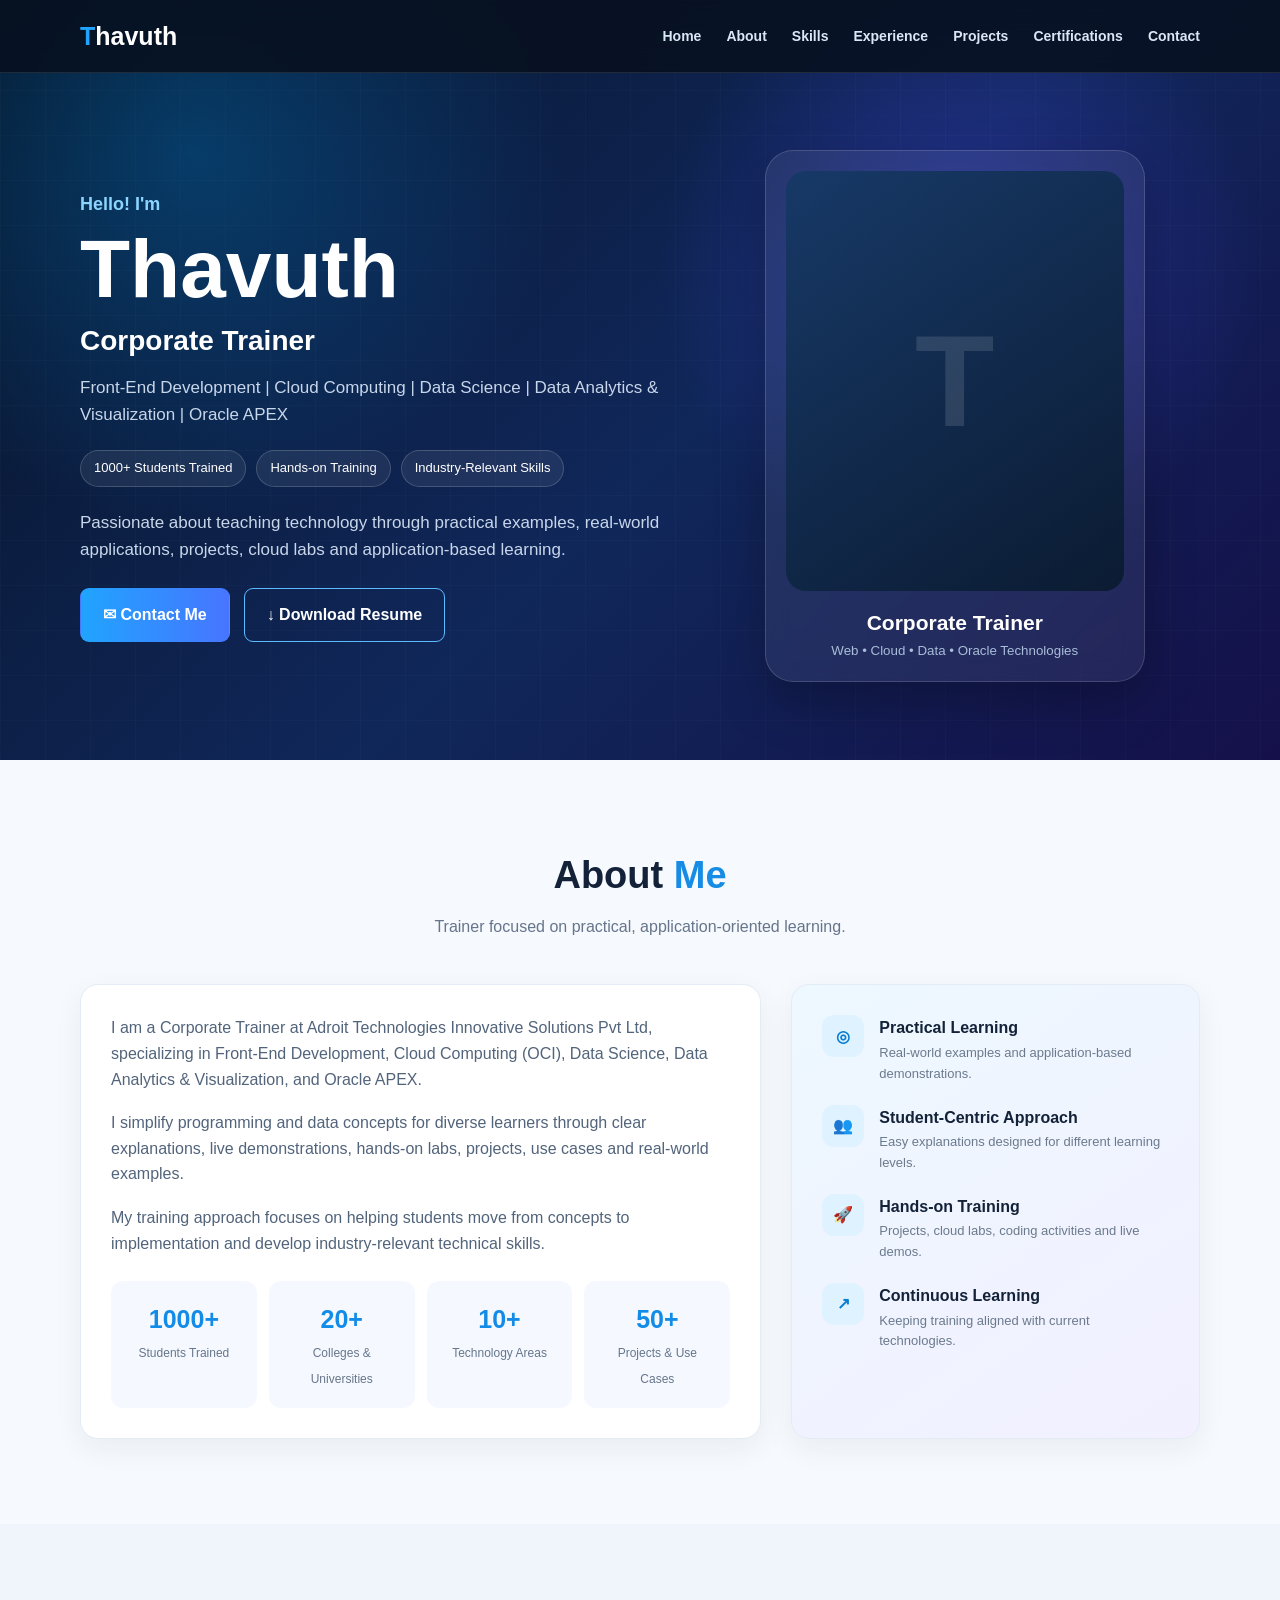
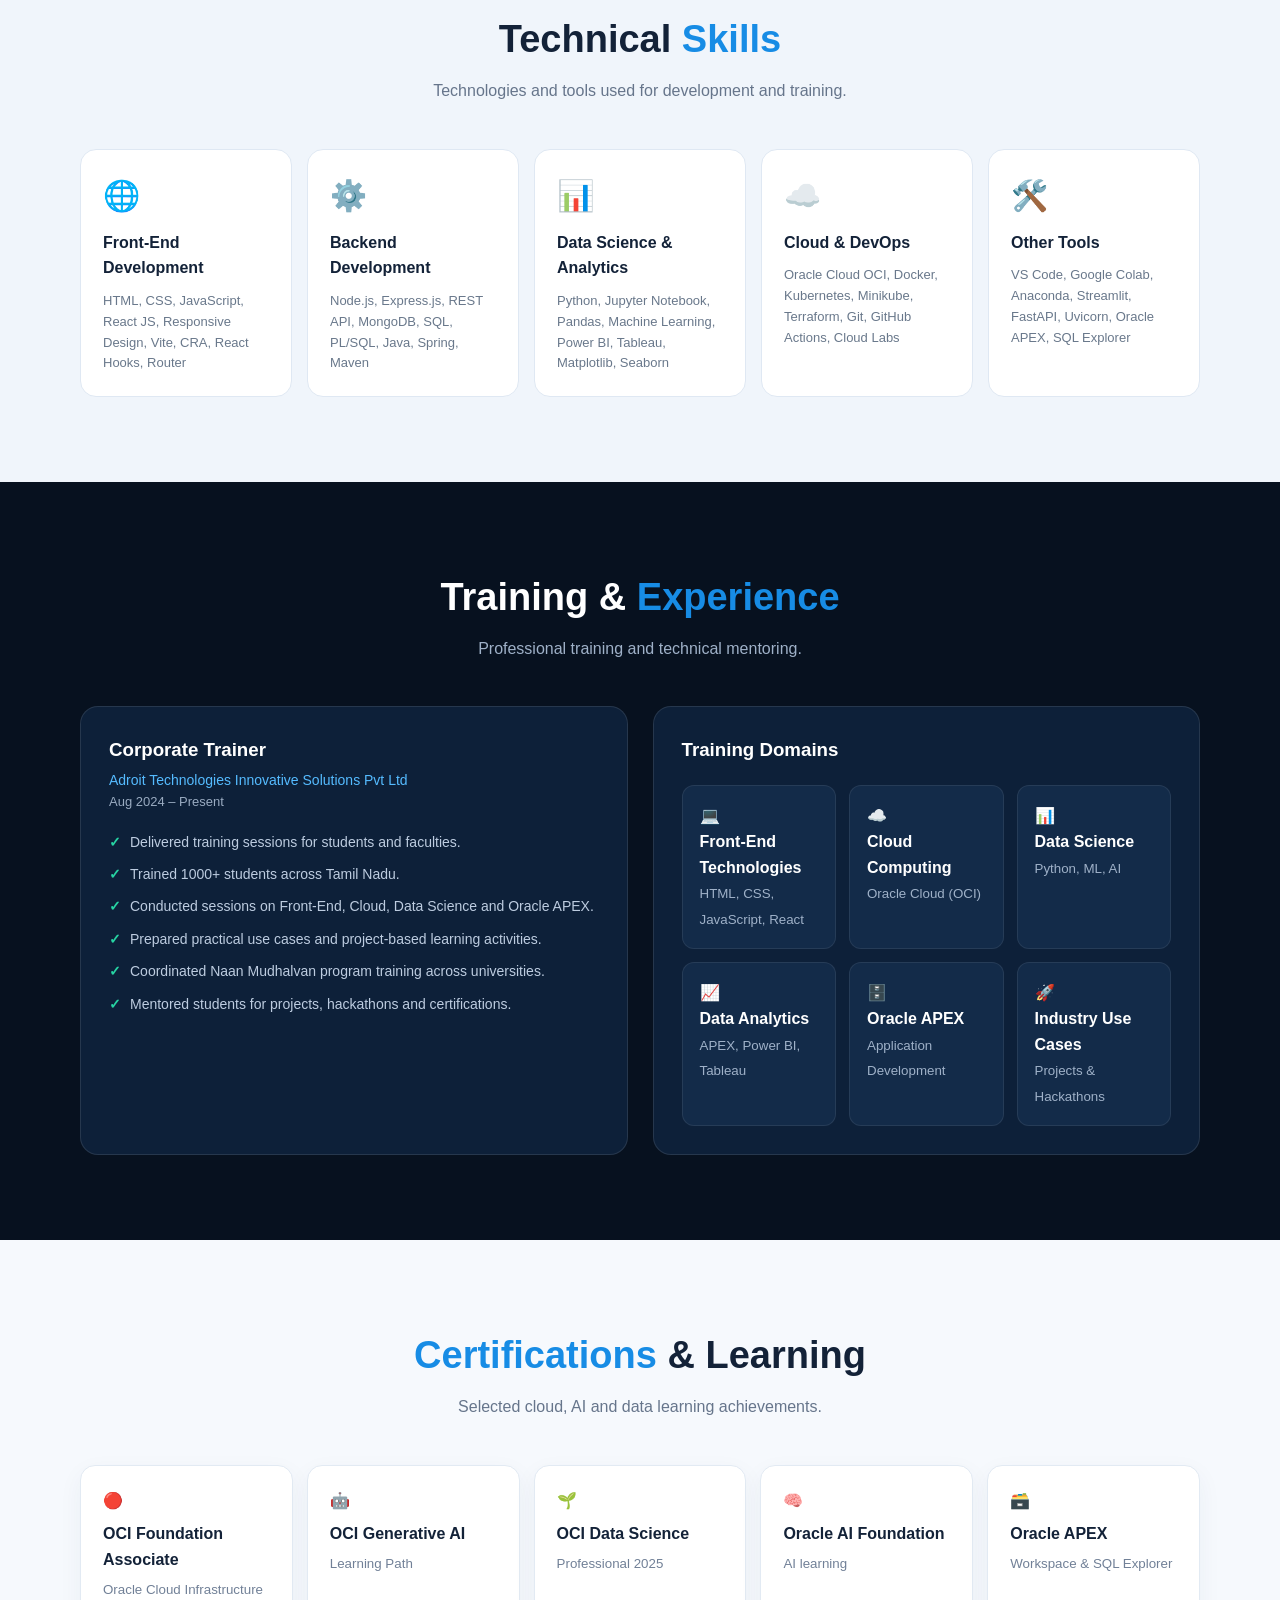
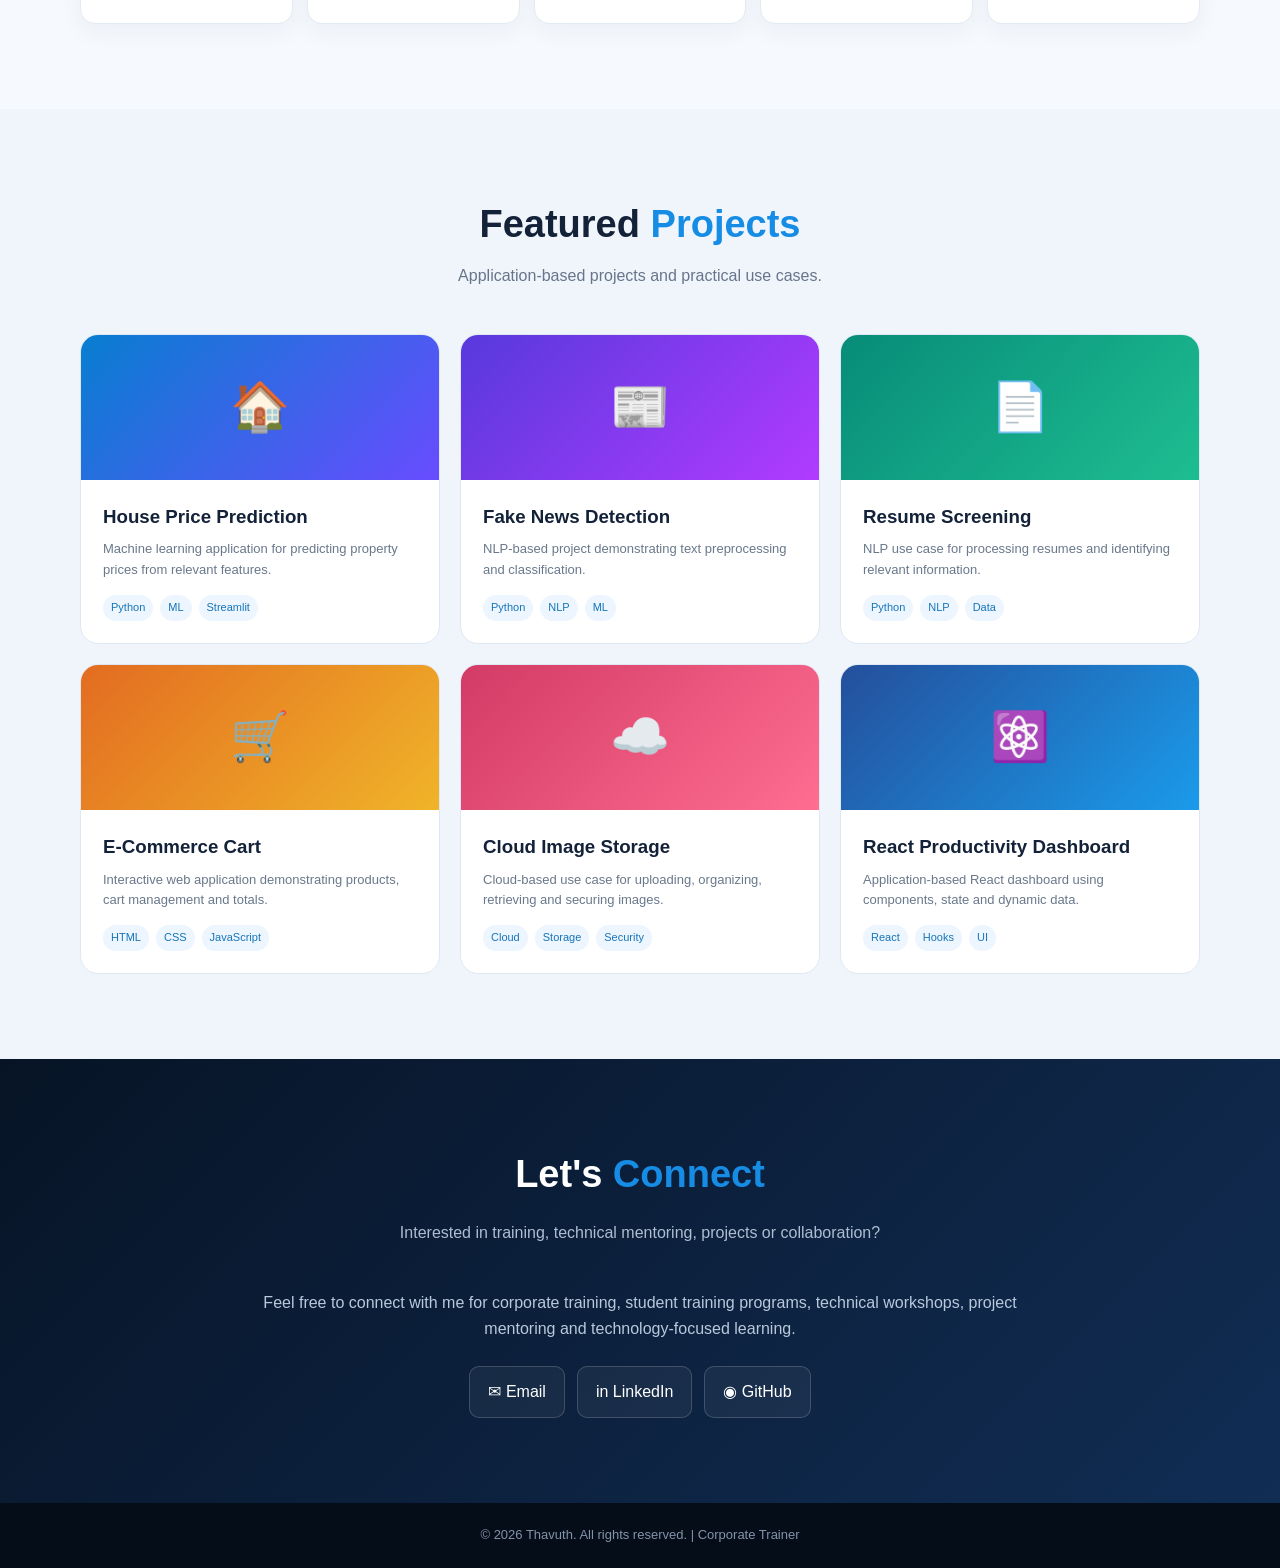
==== index.html @ 6117222c "Create index.html for corporate trainer portfolio This HTML file serves as a portfolio for Thavuth, " ====
<!DOCTYPE html>
<html lang="en">
<head>
<meta charset="UTF-8">
<meta name="viewport" content="width=device-width, initial-scale=1.0">
<meta name="description" content="Thavuth - Corporate Trainer Portfolio">
<title>Thavuth | Corporate Trainer</title>

<style>
:root{
  --bg:#07111f;
  --bg2:#0b1930;
  --card:#10233d;
  --text:#f5f8ff;
  --muted:#aab9d0;
  --primary:#20a4ff;
  --secondary:#7c5cff;
  --accent:#22d3a6;
  --white:#fff;
  --border:rgba(255,255,255,.1);
  --shadow:0 20px 50px rgba(0,0,0,.25);
}
*{margin:0;padding:0;box-sizing:border-box;scroll-behavior:smooth}
body{
  font-family:Inter,Segoe UI,Arial,sans-serif;
  background:#f6f9fd;color:#132238;line-height:1.6;
}
a{text-decoration:none;color:inherit}
.container{width:min(1120px,92%);margin:auto}
nav{
  position:fixed;top:0;left:0;right:0;z-index:1000;
  background:rgba(7,17,31,.88);backdrop-filter:blur(14px);
  border-bottom:1px solid var(--border)
}
.navbar{height:72px;display:flex;align-items:center;justify-content:space-between}
.logo{font-size:25px;font-weight:800;color:white}.logo span{color:var(--primary)}
.nav-links{display:flex;gap:25px;list-style:none}
.nav-links a{color:#dbe7f7;font-size:14px;font-weight:600;transition:.25s}
.nav-links a:hover{color:#45b8ff}
.menu{display:none;color:white;font-size:28px;cursor:pointer}

.hero{
  min-height:760px;padding-top:72px;display:flex;align-items:center;
  color:white;overflow:hidden;position:relative;
  background:
    radial-gradient(circle at 75% 35%,rgba(80,71,255,.35),transparent 28%),
    radial-gradient(circle at 15% 20%,rgba(0,164,255,.25),transparent 30%),
    linear-gradient(135deg,#061326,#10275a 55%,#15104a);
}
.hero:before{
 content:"";position:absolute;inset:0;opacity:.12;
 background-image:linear-gradient(rgba(255,255,255,.15) 1px,transparent 1px),
 linear-gradient(90deg,rgba(255,255,255,.15) 1px,transparent 1px);
 background-size:45px 45px;
}
.hero-grid{position:relative;display:grid;grid-template-columns:1.1fr .9fr;align-items:center;gap:30px}
.hello{font-size:18px;color:#8bd4ff;font-weight:600}
.hero h1{font-size:clamp(48px,7vw,82px);line-height:1.02;margin:8px 0}
.hero h2{font-size:28px;color:#fff;margin-bottom:10px}
.hero p{color:#c8d6ea;max-width:650px;font-size:17px}
.tags{display:flex;flex-wrap:wrap;gap:10px;margin:22px 0}
.tag{padding:7px 13px;border:1px solid rgba(255,255,255,.17);border-radius:30px;background:rgba(255,255,255,.07);font-size:13px}
.buttons{display:flex;gap:14px;margin-top:25px;flex-wrap:wrap}
.btn{padding:13px 22px;border-radius:9px;font-weight:700;border:1px solid transparent;transition:.25s}
.btn-primary{background:linear-gradient(90deg,var(--primary),#4775ff);color:white}
.btn-outline{border-color:#5bbcff;color:white}
.btn:hover{transform:translateY(-3px);box-shadow:0 10px 25px rgba(32,164,255,.2)}

.profile{
 display:flex;justify-content:center;align-items:center
}
.profile-card{
 width:min(380px,90%);padding:20px;border:1px solid rgba(255,255,255,.15);
 border-radius:28px;background:rgba(255,255,255,.07);backdrop-filter:blur(12px);
 box-shadow:var(--shadow);position:relative
}
.profile-photo{
 height:420px;border-radius:20px;display:flex;align-items:center;justify-content:center;
 background:linear-gradient(145deg,#173967,#0b1b32);overflow:hidden;
}
.profile-photo .initial{
 font-size:130px;font-weight:900;color:rgba(255,255,255,.12)
}
.profile-label{padding:15px 5px 0;text-align:center}
.profile-label strong{font-size:21px}.profile-label small{color:#a9bdd8;display:block}

section{padding:85px 0}
.section-title{text-align:center;margin-bottom:45px}
.section-title span{color:#178ce5}
.section-title h2{font-size:38px;margin-bottom:8px}
.section-title p{color:#66758b}

.about-grid{display:grid;grid-template-columns:1.25fr .75fr;gap:30px;align-items:stretch}
.about-text,.highlight{
 background:white;border:1px solid #e3ebf4;border-radius:18px;padding:30px;box-shadow:0 10px 30px rgba(28,56,90,.06)
}
.about-text p{color:#52647b;margin-bottom:18px}
.stats{display:grid;grid-template-columns:repeat(4,1fr);gap:12px;margin-top:25px}
.stat{padding:18px;background:#f5f9ff;border-radius:12px;text-align:center}
.stat strong{display:block;font-size:25px;color:#138ce7}.stat span{font-size:12px;color:#66758b}
.highlight{background:linear-gradient(145deg,#edf8ff,#f2f0ff)}
.highlight-item{display:flex;gap:15px;margin-bottom:20px}
.icon{min-width:42px;height:42px;border-radius:12px;display:grid;place-items:center;background:#dff2ff;color:#087ed0;font-weight:800}
.highlight h4{margin-bottom:2px}.highlight p{font-size:13px;color:#6b7a8d}

.skills{background:#f0f5fb}
.skill-grid{display:grid;grid-template-columns:repeat(5,1fr);gap:15px}
.skill-card{
 background:white;border:1px solid #dfe8f3;border-radius:16px;padding:22px;
 transition:.3s
}
.skill-card:hover{transform:translateY(-6px);box-shadow:0 15px 30px rgba(24,74,120,.1)}
.skill-card h3{font-size:16px;margin:10px 0}.skill-card p{font-size:13px;color:#69788b}
.skill-icon{font-size:30px}

.experience{background:var(--bg);color:white}
.experience-grid{display:grid;grid-template-columns:1fr 1fr;gap:25px}
.dark-card{background:#0d2039;border:1px solid rgba(255,255,255,.1);border-radius:18px;padding:28px}
.dark-card h3{margin-bottom:4px}.company{color:#55bbff;font-size:14px}
.date{color:#9aabc1;font-size:13px;margin-bottom:18px}
.list{list-style:none}.list li{margin:10px 0;color:#bdcce0;font-size:14px}.list li:before{content:"✓";color:#27d4a3;font-weight:bold;margin-right:9px}

.domain-grid{display:grid;grid-template-columns:repeat(3,1fr);gap:13px;margin-top:20px}
.domain{padding:17px;background:#132b49;border:1px solid rgba(255,255,255,.08);border-radius:12px}
.domain strong{display:block}.domain small{color:#9fb1c8}

.cert-grid{display:grid;grid-template-columns:repeat(5,1fr);gap:14px}
.cert{
 padding:22px;border-radius:15px;border:1px solid #e2eaf3;background:white;
 box-shadow:0 8px 25px rgba(30,60,90,.05)
}
.cert strong{display:block;margin:8px 0 3px}.cert small{color:#718097}

.projects{background:#f0f5fb}
.project-grid{display:grid;grid-template-columns:repeat(3,1fr);gap:20px}
.project{
 background:white;border-radius:18px;overflow:hidden;border:1px solid #dfe8f2;
 transition:.3s
}
.project:hover{transform:translateY(-6px);box-shadow:0 18px 35px rgba(25,63,100,.1)}
.project-top{height:145px;display:grid;place-items:center;font-size:48px;color:white;background:linear-gradient(135deg,#087ed0,#684cff)}
.project:nth-child(2) .project-top{background:linear-gradient(135deg,#5739dd,#b13bff)}
.project:nth-child(3) .project-top{background:linear-gradient(135deg,#078c79,#1ebd91)}
.project:nth-child(4) .project-top{background:linear-gradient(135deg,#e36c21,#f0b429)}
.project:nth-child(5) .project-top{background:linear-gradient(135deg,#d23b65,#ff6d91)}
.project:nth-child(6) .project-top{background:linear-gradient(135deg,#244f9c,#1a9bea)}
.project-body{padding:22px}.project-body p{font-size:13px;color:#69788b;margin:8px 0 14px}
.project-tags{display:flex;gap:7px;flex-wrap:wrap}.project-tags span{font-size:11px;background:#edf5ff;color:#1675b9;padding:4px 8px;border-radius:20px}

.contact{background:linear-gradient(135deg,#071426,#112d54);color:white}
.contact-box{text-align:center;max-width:780px;margin:auto}
.contact-box p{color:#b9c9dc;margin:15px auto 25px}
.contact-links{display:flex;justify-content:center;gap:12px;flex-wrap:wrap}
.contact-link{padding:12px 18px;border:1px solid rgba(255,255,255,.17);border-radius:10px;background:rgba(255,255,255,.05)}
footer{background:#050d18;color:#8393aa;text-align:center;padding:22px;font-size:13px}

.reveal{opacity:0;transform:translateY(25px);transition:.7s}.reveal.show{opacity:1;transform:none}

@media(max-width:900px){
 .hero-grid,.about-grid,.experience-grid{grid-template-columns:1fr}
 .profile{order:-1}
 .profile-card{width:300px}.profile-photo{height:300px}
 .skill-grid{grid-template-columns:repeat(2,1fr)}
 .cert-grid{grid-template-columns:repeat(2,1fr)}
 .project-grid{grid-template-columns:repeat(2,1fr)}
}
@media(max-width:650px){
 .nav-links{
  display:none;position:absolute;top:72px;left:0;right:0;background:#07111f;
  flex-direction:column;padding:20px 6%;gap:18px
 }
 .nav-links.open{display:flex}.menu{display:block}
 .hero{min-height:auto;padding:130px 0 70px}
 .hero h1{font-size:52px}.hero h2{font-size:23px}
 .stats{grid-template-columns:repeat(2,1fr)}
 .skill-grid,.cert-grid,.project-grid,.domain-grid{grid-template-columns:1fr}
 section{padding:65px 0}
}
</style>
</head>

<body>

<nav>
 <div class="container navbar">
  <a href="#home" class="logo"><span>T</span>havuth</a>
  <div class="menu" id="menu">☰</div>
  <ul class="nav-links" id="navLinks">
   <li><a href="#home">Home</a></li>
   <li><a href="#about">About</a></li>
   <li><a href="#skills">Skills</a></li>
   <li><a href="#experience">Experience</a></li>
   <li><a href="#projects">Projects</a></li>
   <li><a href="#certifications">Certifications</a></li>
   <li><a href="#contact">Contact</a></li>
  </ul>
 </div>
</nav>

<header class="hero" id="home">
 <div class="container hero-grid">
  <div>
   <div class="hello">Hello! I'm</div>
   <h1>Thavuth</h1>
   <h2>Corporate Trainer</h2>
   <p>Front-End Development | Cloud Computing | Data Science | Data Analytics & Visualization | Oracle APEX</p>
   <div class="tags">
    <span class="tag">1000+ Students Trained</span>
    <span class="tag">Hands-on Training</span>
    <span class="tag">Industry-Relevant Skills</span>
   </div>
   <p>Passionate about teaching technology through practical examples, real-world applications, projects, cloud labs and application-based learning.</p>
   <div class="buttons">
    <a class="btn btn-primary" href="#contact">✉ Contact Me</a>
    <a class="btn btn-outline" href="#" onclick="downloadResume(event)">↓ Download Resume</a>
   </div>
  </div>

  <div class="profile">
   <div class="profile-card">
    <div class="profile-photo"><div class="initial">T</div></div>
    <div class="profile-label">
     <strong>Corporate Trainer</strong>
     <small>Web • Cloud • Data • Oracle Technologies</small>
    </div>
   </div>
  </div>
 </div>
</header>

<section id="about">
 <div class="container reveal">
  <div class="section-title"><h2>About <span>Me</span></h2><p>Trainer focused on practical, application-oriented learning.</p></div>
  <div class="about-grid">
   <div class="about-text">
    <p>I am a Corporate Trainer at Adroit Technologies Innovative Solutions Pvt Ltd, specializing in Front-End Development, Cloud Computing (OCI), Data Science, Data Analytics & Visualization, and Oracle APEX.</p>
    <p>I simplify programming and data concepts for diverse learners through clear explanations, live demonstrations, hands-on labs, projects, use cases and real-world examples.</p>
    <p>My training approach focuses on helping students move from concepts to implementation and develop industry-relevant technical skills.</p>
    <div class="stats">
     <div class="stat"><strong>1000+</strong><span>Students Trained</span></div>
     <div class="stat"><strong>20+</strong><span>Colleges & Universities</span></div>
     <div class="stat"><strong>10+</strong><span>Technology Areas</span></div>
     <div class="stat"><strong>50+</strong><span>Projects & Use Cases</span></div>
    </div>
   </div>
   <div class="highlight">
    <div class="highlight-item"><div class="icon">◎</div><div><h4>Practical Learning</h4><p>Real-world examples and application-based demonstrations.</p></div></div>
    <div class="highlight-item"><div class="icon">👥</div><div><h4>Student-Centric Approach</h4><p>Easy explanations designed for different learning levels.</p></div></div>
    <div class="highlight-item"><div class="icon">🚀</div><div><h4>Hands-on Training</h4><p>Projects, cloud labs, coding activities and live demos.</p></div></div>
    <div class="highlight-item"><div class="icon">↗</div><div><h4>Continuous Learning</h4><p>Keeping training aligned with current technologies.</p></div></div>
   </div>
  </div>
 </div>
</section>

<section id="skills" class="skills">
 <div class="container reveal">
  <div class="section-title"><h2>Technical <span>Skills</span></h2><p>Technologies and tools used for development and training.</p></div>
  <div class="skill-grid">
   <div class="skill-card"><div class="skill-icon">🌐</div><h3>Front-End Development</h3><p>HTML, CSS, JavaScript, React JS, Responsive Design, Vite, CRA, React Hooks, Router</p></div>
   <div class="skill-card"><div class="skill-icon">⚙️</div><h3>Backend Development</h3><p>Node.js, Express.js, REST API, MongoDB, SQL, PL/SQL, Java, Spring, Maven</p></div>
   <div class="skill-card"><div class="skill-icon">📊</div><h3>Data Science & Analytics</h3><p>Python, Jupyter Notebook, Pandas, Machine Learning, Power BI, Tableau, Matplotlib, Seaborn</p></div>
   <div class="skill-card"><div class="skill-icon">☁️</div><h3>Cloud & DevOps</h3><p>Oracle Cloud OCI, Docker, Kubernetes, Minikube, Terraform, Git, GitHub Actions, Cloud Labs</p></div>
   <div class="skill-card"><div class="skill-icon">🛠️</div><h3>Other Tools</h3><p>VS Code, Google Colab, Anaconda, Streamlit, FastAPI, Uvicorn, Oracle APEX, SQL Explorer</p></div>
  </div>
 </div>
</section>

<section id="experience" class="experience">
 <div class="container reveal">
  <div class="section-title"><h2>Training & <span>Experience</span></h2><p style="color:#9fb1c8">Professional training and technical mentoring.</p></div>
  <div class="experience-grid">
   <div class="dark-card">
    <h3>Corporate Trainer</h3>
    <div class="company">Adroit Technologies Innovative Solutions Pvt Ltd</div>
    <div class="date">Aug 2024 – Present</div>
    <ul class="list">
     <li>Delivered training sessions for students and faculties.</li>
     <li>Trained 1000+ students across Tamil Nadu.</li>
     <li>Conducted sessions on Front-End, Cloud, Data Science and Oracle APEX.</li>
     <li>Prepared practical use cases and project-based learning activities.</li>
     <li>Coordinated Naan Mudhalvan program training across universities.</li>
     <li>Mentored students for projects, hackathons and certifications.</li>
    </ul>
   </div>
   <div class="dark-card">
    <h3>Training Domains</h3>
    <div class="domain-grid">
     <div class="domain">💻 <strong>Front-End Technologies</strong><small>HTML, CSS, JavaScript, React</small></div>
     <div class="domain">☁️ <strong>Cloud Computing</strong><small>Oracle Cloud (OCI)</small></div>
     <div class="domain">📊 <strong>Data Science</strong><small>Python, ML, AI</small></div>
     <div class="domain">📈 <strong>Data Analytics</strong><small>APEX, Power BI, Tableau</small></div>
     <div class="domain">🗄️ <strong>Oracle APEX</strong><small>Application Development</small></div>
     <div class="domain">🚀 <strong>Industry Use Cases</strong><small>Projects & Hackathons</small></div>
    </div>
   </div>
  </div>
 </div>
</section>

<section id="certifications">
 <div class="container reveal">
  <div class="section-title"><h2><span>Certifications</span> & Learning</h2><p>Selected cloud, AI and data learning achievements.</p></div>
  <div class="cert-grid">
   <div class="cert">🔴<strong>OCI Foundation Associate</strong><small>Oracle Cloud Infrastructure</small></div>
   <div class="cert">🤖<strong>OCI Generative AI</strong><small>Learning Path</small></div>
   <div class="cert">🌱<strong>OCI Data Science</strong><small>Professional 2025</small></div>
   <div class="cert">🧠<strong>Oracle AI Foundation</strong><small>AI learning</small></div>
   <div class="cert">🗃️<strong>Oracle APEX</strong><small>Workspace & SQL Explorer</small></div>
  </div>
 </div>
</section>

<section id="projects" class="projects">
 <div class="container reveal">
  <div class="section-title"><h2>Featured <span>Projects</span></h2><p>Application-based projects and practical use cases.</p></div>
  <div class="project-grid">
   <article class="project"><div class="project-top">🏠</div><div class="project-body"><h3>House Price Prediction</h3><p>Machine learning application for predicting property prices from relevant features.</p><div class="project-tags"><span>Python</span><span>ML</span><span>Streamlit</span></div></div></article>
   <article class="project"><div class="project-top">📰</div><div class="project-body"><h3>Fake News Detection</h3><p>NLP-based project demonstrating text preprocessing and classification.</p><div class="project-tags"><span>Python</span><span>NLP</span><span>ML</span></div></div></article>
   <article class="project"><div class="project-top">📄</div><div class="project-body"><h3>Resume Screening</h3><p>NLP use case for processing resumes and identifying relevant information.</p><div class="project-tags"><span>Python</span><span>NLP</span><span>Data</span></div></div></article>
   <article class="project"><div class="project-top">🛒</div><div class="project-body"><h3>E-Commerce Cart</h3><p>Interactive web application demonstrating products, cart management and totals.</p><div class="project-tags"><span>HTML</span><span>CSS</span><span>JavaScript</span></div></div></article>
   <article class="project"><div class="project-top">☁️</div><div class="project-body"><h3>Cloud Image Storage</h3><p>Cloud-based use case for uploading, organizing, retrieving and securing images.</p><div class="project-tags"><span>Cloud</span><span>Storage</span><span>Security</span></div></div></article>
   <article class="project"><div class="project-top">⚛️</div><div class="project-body"><h3>React Productivity Dashboard</h3><p>Application-based React dashboard using components, state and dynamic data.</p><div class="project-tags"><span>React</span><span>Hooks</span><span>UI</span></div></div></article>
  </div>
 </div>
</section>

<section id="contact" class="contact">
 <div class="container contact-box reveal">
  <div class="section-title"><h2>Let's <span>Connect</span></h2><p style="color:#aebed2">Interested in training, technical mentoring, projects or collaboration?</p></div>
  <p>Feel free to connect with me for corporate training, student training programs, technical workshops, project mentoring and technology-focused learning.</p>
  <div class="contact-links">
   <a class="contact-link" href="mailto:your.email@example.com">✉ Email</a>
   <a class="contact-link" href="#" onclick="alert('Add your LinkedIn profile URL here.');return false">in LinkedIn</a>
   <a class="contact-link" href="#" onclick="alert('Add your GitHub profile URL here.');return false">◉ GitHub</a>
  </div>
 </div>
</section>

<footer>
 © 2026 Thavuth. All rights reserved. | Corporate Trainer
</footer>

<script>
const menu=document.getElementById("menu");
const navLinks=document.getElementById("navLinks");
menu.addEventListener("click",()=>navLinks.classList.toggle("open"));
document.querySelectorAll(".nav-links a").forEach(a=>{
 a.addEventListener("click",()=>navLinks.classList.remove("open"));
});
const observer=new IntersectionObserver(entries=>{
 entries.forEach(entry=>{if(entry.isIntersecting)entry.target.classList.add("show")});
},{threshold:.12});
document.querySelectorAll(".reveal").forEach(el=>observer.observe(el));

function downloadResume(e){
 e.preventDefault();
 alert("Replace this button's link with your actual resume PDF file.");
}
</script>
</body>
</html>
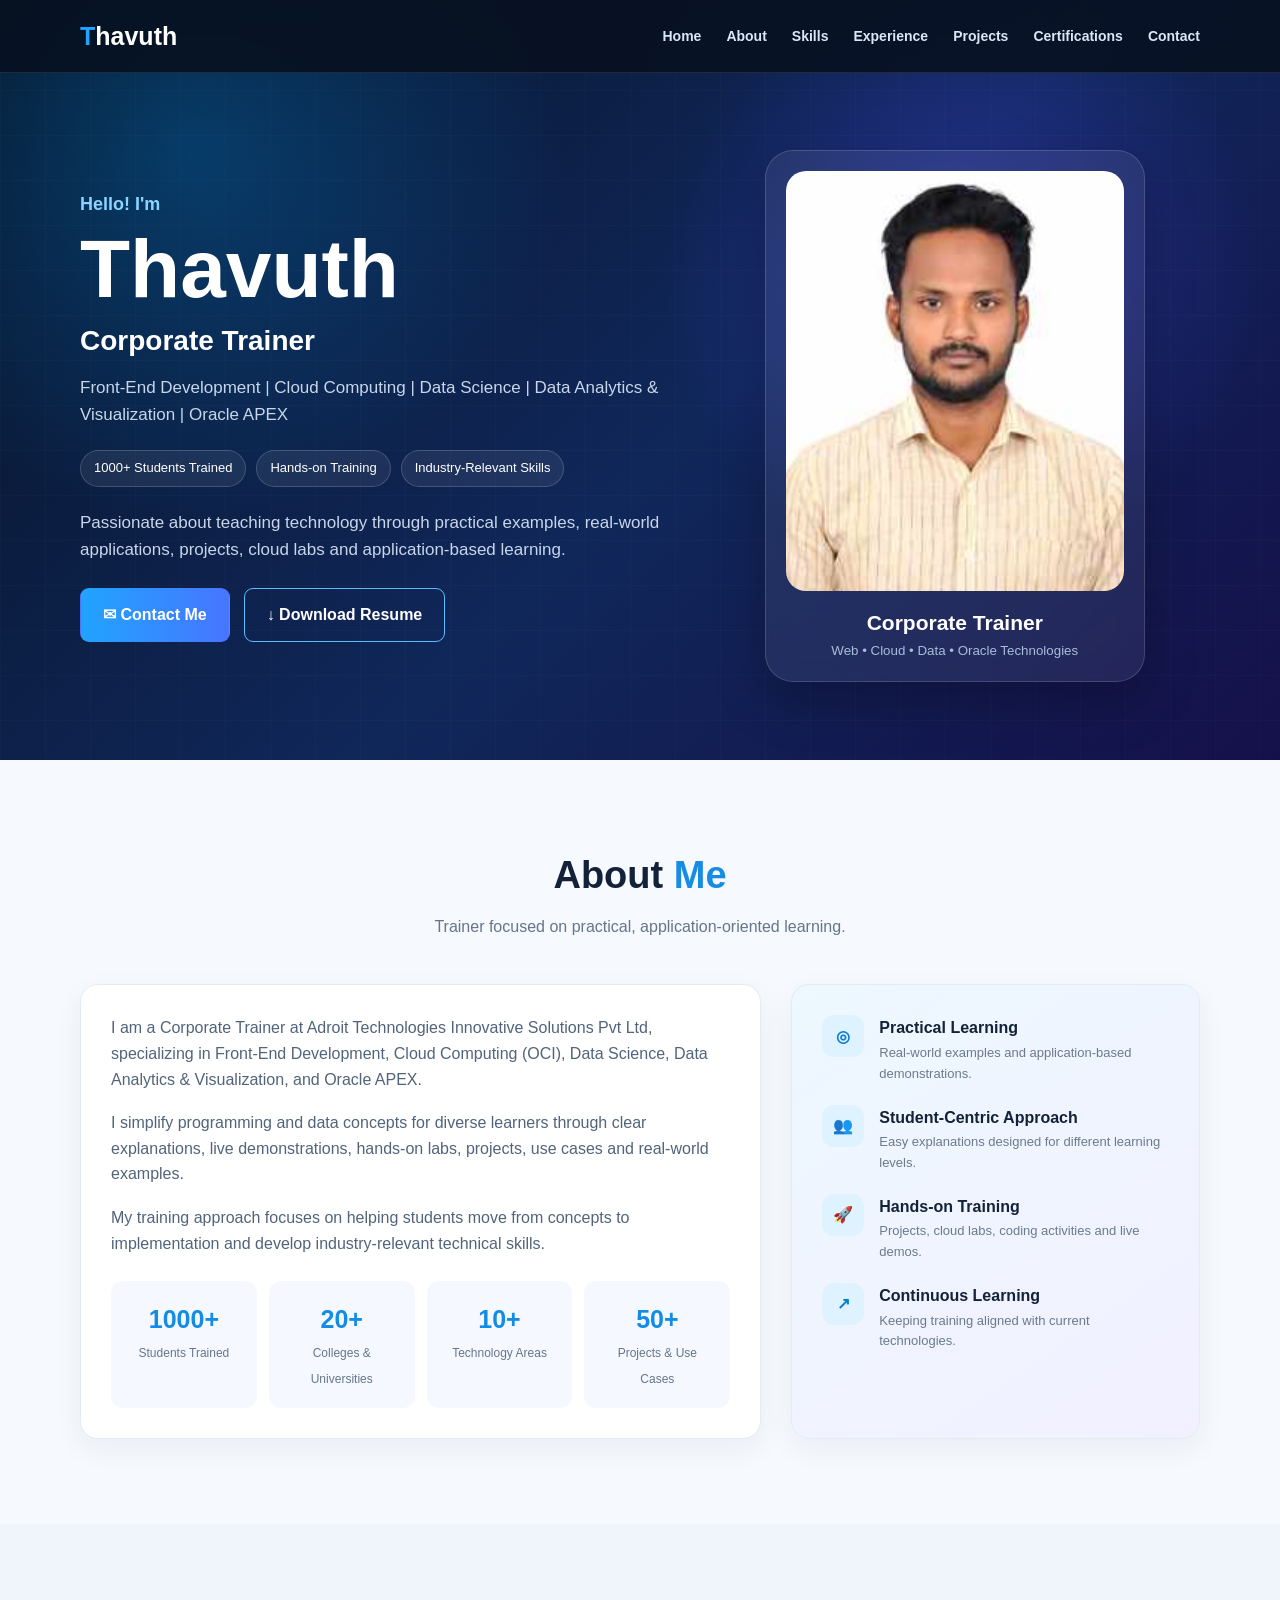
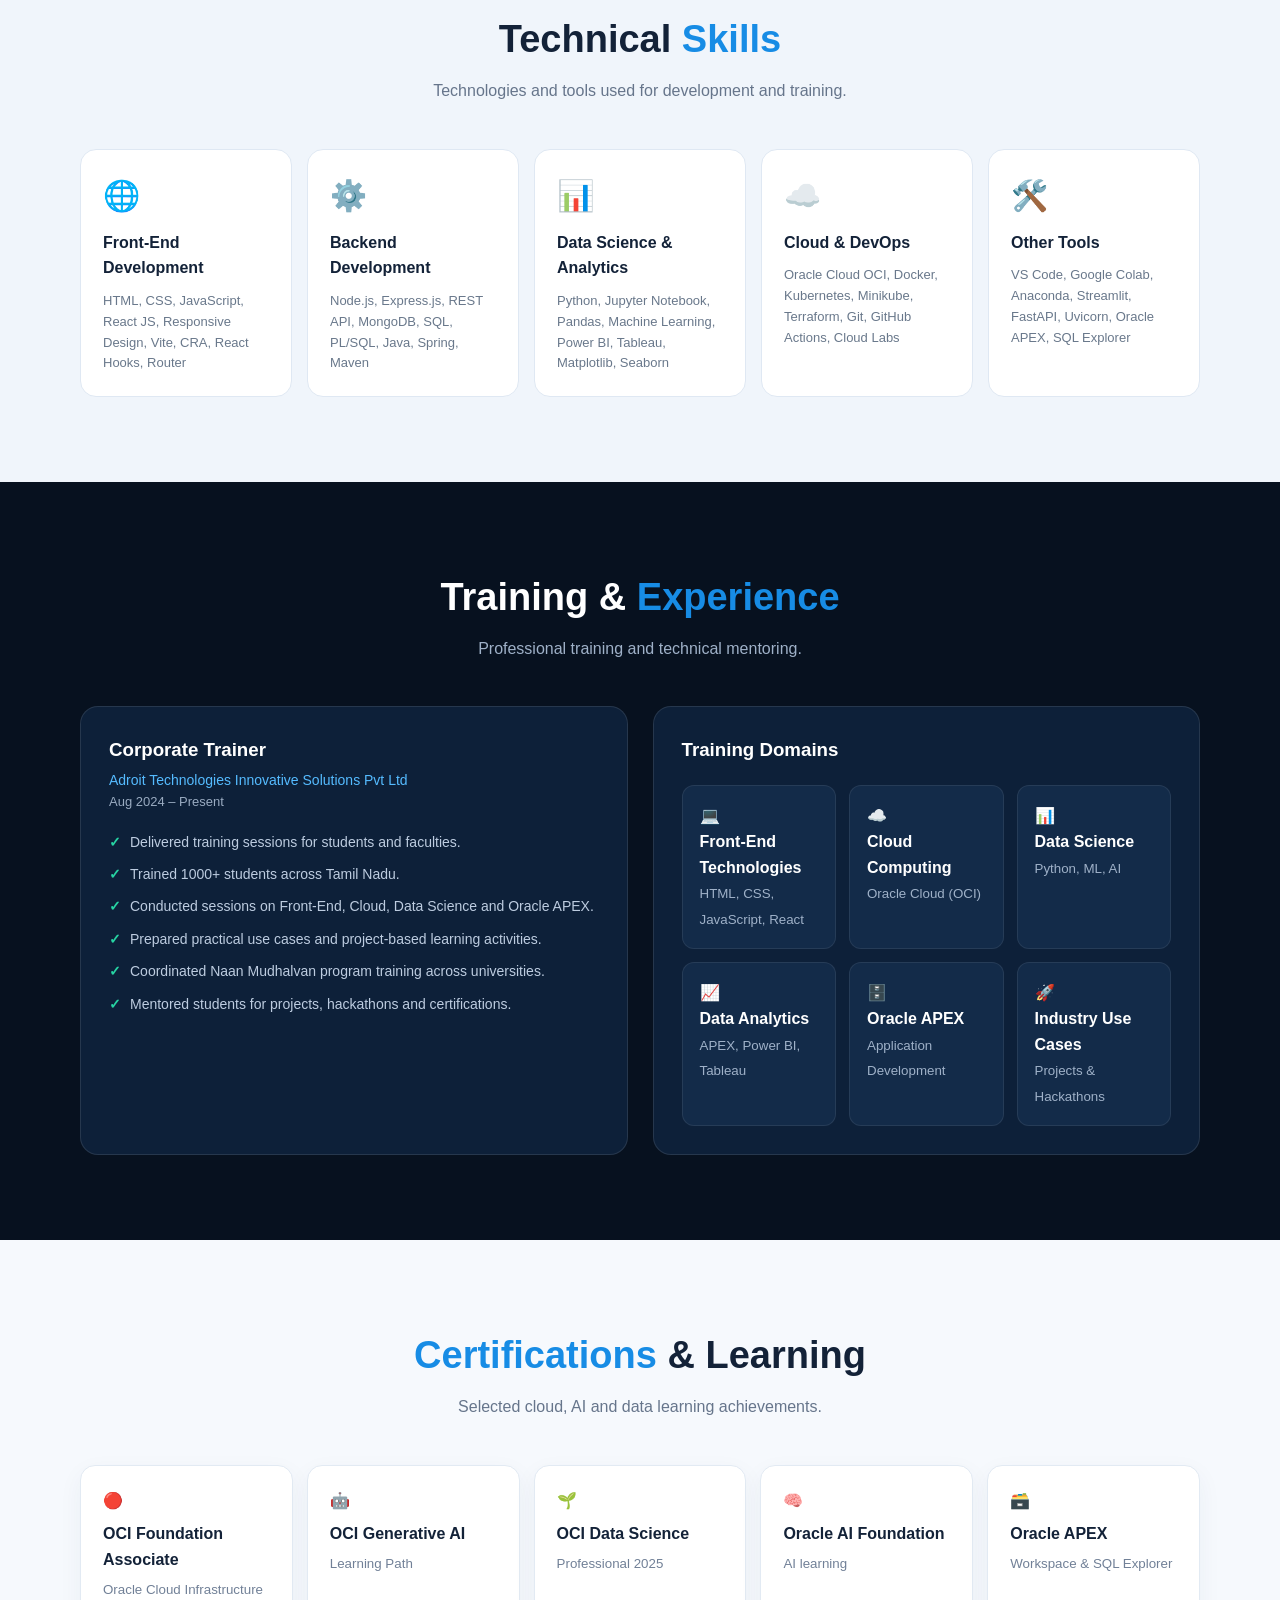
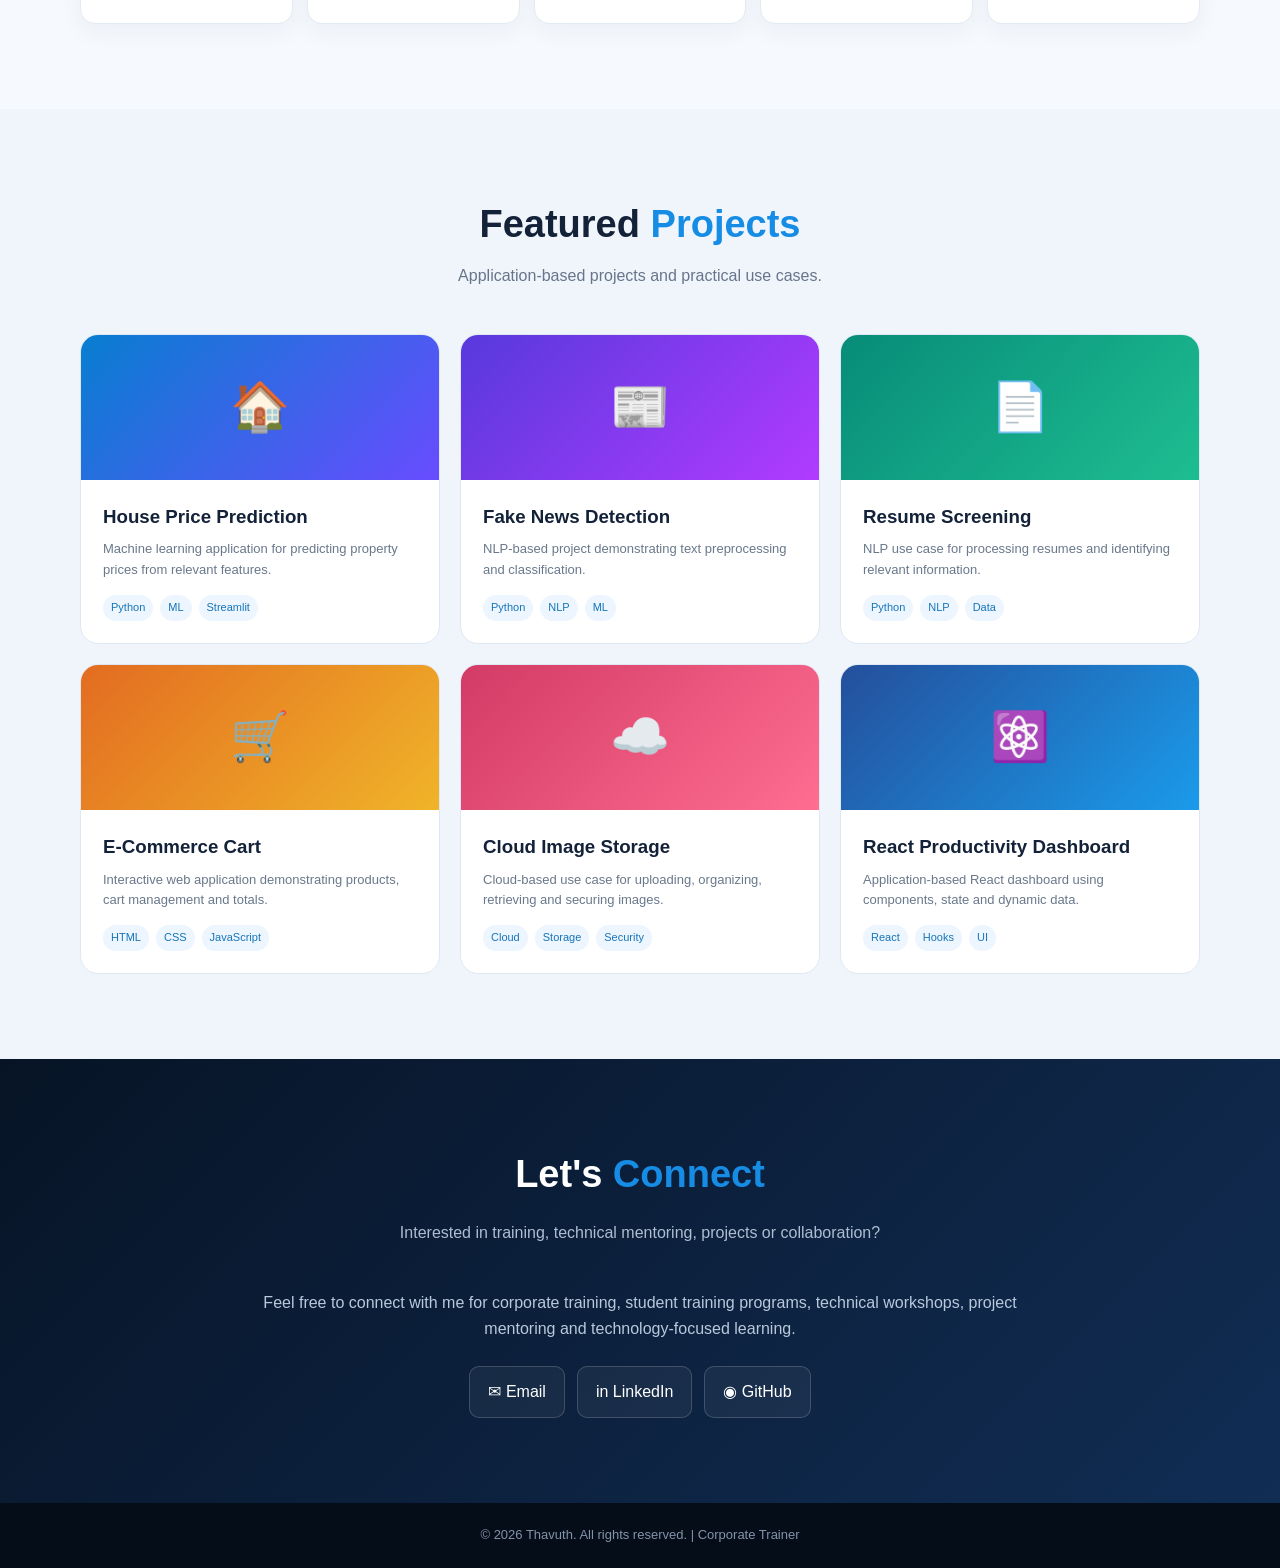
==== commit fd4990fd: "Add professional profile photo to portfolio" ====
--- a/index.html
+++ b/index.html
@@ -8,355 +8,64 @@
 
 <style>
 :root{
-  --bg:#07111f;
-  --bg2:#0b1930;
-  --card:#10233d;
-  --text:#f5f8ff;
-  --muted:#aab9d0;
-  --primary:#20a4ff;
-  --secondary:#7c5cff;
-  --accent:#22d3a6;
-  --white:#fff;
-  --border:rgba(255,255,255,.1);
-  --shadow:0 20px 50px rgba(0,0,0,.25);
+  --bg:#07111f;--bg2:#0b1930;--card:#10233d;--text:#f5f8ff;--muted:#aab9d0;
+  --primary:#20a4ff;--secondary:#7c5cff;--accent:#22d3a6;--white:#fff;
+  --border:rgba(255,255,255,.1);--shadow:0 20px 50px rgba(0,0,0,.25)
 }
 *{margin:0;padding:0;box-sizing:border-box;scroll-behavior:smooth}
-body{
-  font-family:Inter,Segoe UI,Arial,sans-serif;
-  background:#f6f9fd;color:#132238;line-height:1.6;
-}
-a{text-decoration:none;color:inherit}
-.container{width:min(1120px,92%);margin:auto}
-nav{
-  position:fixed;top:0;left:0;right:0;z-index:1000;
-  background:rgba(7,17,31,.88);backdrop-filter:blur(14px);
-  border-bottom:1px solid var(--border)
-}
-.navbar{height:72px;display:flex;align-items:center;justify-content:space-between}
-.logo{font-size:25px;font-weight:800;color:white}.logo span{color:var(--primary)}
-.nav-links{display:flex;gap:25px;list-style:none}
-.nav-links a{color:#dbe7f7;font-size:14px;font-weight:600;transition:.25s}
-.nav-links a:hover{color:#45b8ff}
+body{font-family:Inter,Segoe UI,Arial,sans-serif;background:#f6f9fd;color:#132238;line-height:1.6}
+a{text-decoration:none;color:inherit}.container{width:min(1120px,92%);margin:auto}
+nav{position:fixed;top:0;left:0;right:0;z-index:1000;background:rgba(7,17,31,.88);backdrop-filter:blur(14px);border-bottom:1px solid var(--border)}
+.navbar{height:72px;display:flex;align-items:center;justify-content:space-between}.logo{font-size:25px;font-weight:800;color:white}.logo span{color:var(--primary)}
+.nav-links{display:flex;gap:25px;list-style:none}.nav-links a{color:#dbe7f7;font-size:14px;font-weight:600;transition:.25s}.nav-links a:hover{color:#45b8ff}
 .menu{display:none;color:white;font-size:28px;cursor:pointer}
-
-.hero{
-  min-height:760px;padding-top:72px;display:flex;align-items:center;
-  color:white;overflow:hidden;position:relative;
-  background:
-    radial-gradient(circle at 75% 35%,rgba(80,71,255,.35),transparent 28%),
-    radial-gradient(circle at 15% 20%,rgba(0,164,255,.25),transparent 30%),
-    linear-gradient(135deg,#061326,#10275a 55%,#15104a);
-}
-.hero:before{
- content:"";position:absolute;inset:0;opacity:.12;
- background-image:linear-gradient(rgba(255,255,255,.15) 1px,transparent 1px),
- linear-gradient(90deg,rgba(255,255,255,.15) 1px,transparent 1px);
- background-size:45px 45px;
-}
-.hero-grid{position:relative;display:grid;grid-template-columns:1.1fr .9fr;align-items:center;gap:30px}
-.hello{font-size:18px;color:#8bd4ff;font-weight:600}
-.hero h1{font-size:clamp(48px,7vw,82px);line-height:1.02;margin:8px 0}
-.hero h2{font-size:28px;color:#fff;margin-bottom:10px}
-.hero p{color:#c8d6ea;max-width:650px;font-size:17px}
-.tags{display:flex;flex-wrap:wrap;gap:10px;margin:22px 0}
-.tag{padding:7px 13px;border:1px solid rgba(255,255,255,.17);border-radius:30px;background:rgba(255,255,255,.07);font-size:13px}
-.buttons{display:flex;gap:14px;margin-top:25px;flex-wrap:wrap}
-.btn{padding:13px 22px;border-radius:9px;font-weight:700;border:1px solid transparent;transition:.25s}
-.btn-primary{background:linear-gradient(90deg,var(--primary),#4775ff);color:white}
-.btn-outline{border-color:#5bbcff;color:white}
-.btn:hover{transform:translateY(-3px);box-shadow:0 10px 25px rgba(32,164,255,.2)}
-
-.profile{
- display:flex;justify-content:center;align-items:center
-}
-.profile-card{
- width:min(380px,90%);padding:20px;border:1px solid rgba(255,255,255,.15);
- border-radius:28px;background:rgba(255,255,255,.07);backdrop-filter:blur(12px);
- box-shadow:var(--shadow);position:relative
-}
-.profile-photo{
- height:420px;border-radius:20px;display:flex;align-items:center;justify-content:center;
- background:linear-gradient(145deg,#173967,#0b1b32);overflow:hidden;
-}
-.profile-photo .initial{
- font-size:130px;font-weight:900;color:rgba(255,255,255,.12)
-}
-.profile-label{padding:15px 5px 0;text-align:center}
-.profile-label strong{font-size:21px}.profile-label small{color:#a9bdd8;display:block}
-
-section{padding:85px 0}
-.section-title{text-align:center;margin-bottom:45px}
-.section-title span{color:#178ce5}
-.section-title h2{font-size:38px;margin-bottom:8px}
-.section-title p{color:#66758b}
-
-.about-grid{display:grid;grid-template-columns:1.25fr .75fr;gap:30px;align-items:stretch}
-.about-text,.highlight{
- background:white;border:1px solid #e3ebf4;border-radius:18px;padding:30px;box-shadow:0 10px 30px rgba(28,56,90,.06)
-}
-.about-text p{color:#52647b;margin-bottom:18px}
-.stats{display:grid;grid-template-columns:repeat(4,1fr);gap:12px;margin-top:25px}
-.stat{padding:18px;background:#f5f9ff;border-radius:12px;text-align:center}
-.stat strong{display:block;font-size:25px;color:#138ce7}.stat span{font-size:12px;color:#66758b}
-.highlight{background:linear-gradient(145deg,#edf8ff,#f2f0ff)}
-.highlight-item{display:flex;gap:15px;margin-bottom:20px}
-.icon{min-width:42px;height:42px;border-radius:12px;display:grid;place-items:center;background:#dff2ff;color:#087ed0;font-weight:800}
-.highlight h4{margin-bottom:2px}.highlight p{font-size:13px;color:#6b7a8d}
-
-.skills{background:#f0f5fb}
-.skill-grid{display:grid;grid-template-columns:repeat(5,1fr);gap:15px}
-.skill-card{
- background:white;border:1px solid #dfe8f3;border-radius:16px;padding:22px;
- transition:.3s
-}
-.skill-card:hover{transform:translateY(-6px);box-shadow:0 15px 30px rgba(24,74,120,.1)}
-.skill-card h3{font-size:16px;margin:10px 0}.skill-card p{font-size:13px;color:#69788b}
-.skill-icon{font-size:30px}
-
-.experience{background:var(--bg);color:white}
-.experience-grid{display:grid;grid-template-columns:1fr 1fr;gap:25px}
-.dark-card{background:#0d2039;border:1px solid rgba(255,255,255,.1);border-radius:18px;padding:28px}
-.dark-card h3{margin-bottom:4px}.company{color:#55bbff;font-size:14px}
-.date{color:#9aabc1;font-size:13px;margin-bottom:18px}
-.list{list-style:none}.list li{margin:10px 0;color:#bdcce0;font-size:14px}.list li:before{content:"✓";color:#27d4a3;font-weight:bold;margin-right:9px}
-
-.domain-grid{display:grid;grid-template-columns:repeat(3,1fr);gap:13px;margin-top:20px}
-.domain{padding:17px;background:#132b49;border:1px solid rgba(255,255,255,.08);border-radius:12px}
-.domain strong{display:block}.domain small{color:#9fb1c8}
-
-.cert-grid{display:grid;grid-template-columns:repeat(5,1fr);gap:14px}
-.cert{
- padding:22px;border-radius:15px;border:1px solid #e2eaf3;background:white;
- box-shadow:0 8px 25px rgba(30,60,90,.05)
-}
-.cert strong{display:block;margin:8px 0 3px}.cert small{color:#718097}
-
-.projects{background:#f0f5fb}
-.project-grid{display:grid;grid-template-columns:repeat(3,1fr);gap:20px}
-.project{
- background:white;border-radius:18px;overflow:hidden;border:1px solid #dfe8f2;
- transition:.3s
-}
-.project:hover{transform:translateY(-6px);box-shadow:0 18px 35px rgba(25,63,100,.1)}
-.project-top{height:145px;display:grid;place-items:center;font-size:48px;color:white;background:linear-gradient(135deg,#087ed0,#684cff)}
-.project:nth-child(2) .project-top{background:linear-gradient(135deg,#5739dd,#b13bff)}
-.project:nth-child(3) .project-top{background:linear-gradient(135deg,#078c79,#1ebd91)}
-.project:nth-child(4) .project-top{background:linear-gradient(135deg,#e36c21,#f0b429)}
-.project:nth-child(5) .project-top{background:linear-gradient(135deg,#d23b65,#ff6d91)}
-.project:nth-child(6) .project-top{background:linear-gradient(135deg,#244f9c,#1a9bea)}
-.project-body{padding:22px}.project-body p{font-size:13px;color:#69788b;margin:8px 0 14px}
-.project-tags{display:flex;gap:7px;flex-wrap:wrap}.project-tags span{font-size:11px;background:#edf5ff;color:#1675b9;padding:4px 8px;border-radius:20px}
-
-.contact{background:linear-gradient(135deg,#071426,#112d54);color:white}
-.contact-box{text-align:center;max-width:780px;margin:auto}
-.contact-box p{color:#b9c9dc;margin:15px auto 25px}
-.contact-links{display:flex;justify-content:center;gap:12px;flex-wrap:wrap}
-.contact-link{padding:12px 18px;border:1px solid rgba(255,255,255,.17);border-radius:10px;background:rgba(255,255,255,.05)}
-footer{background:#050d18;color:#8393aa;text-align:center;padding:22px;font-size:13px}
-
-.reveal{opacity:0;transform:translateY(25px);transition:.7s}.reveal.show{opacity:1;transform:none}
-
-@media(max-width:900px){
- .hero-grid,.about-grid,.experience-grid{grid-template-columns:1fr}
- .profile{order:-1}
- .profile-card{width:300px}.profile-photo{height:300px}
- .skill-grid{grid-template-columns:repeat(2,1fr)}
- .cert-grid{grid-template-columns:repeat(2,1fr)}
- .project-grid{grid-template-columns:repeat(2,1fr)}
-}
-@media(max-width:650px){
- .nav-links{
-  display:none;position:absolute;top:72px;left:0;right:0;background:#07111f;
-  flex-direction:column;padding:20px 6%;gap:18px
- }
- .nav-links.open{display:flex}.menu{display:block}
- .hero{min-height:auto;padding:130px 0 70px}
- .hero h1{font-size:52px}.hero h2{font-size:23px}
- .stats{grid-template-columns:repeat(2,1fr)}
- .skill-grid,.cert-grid,.project-grid,.domain-grid{grid-template-columns:1fr}
- section{padding:65px 0}
-}
+.hero{min-height:760px;padding-top:72px;display:flex;align-items:center;color:white;overflow:hidden;position:relative;background:radial-gradient(circle at 75% 35%,rgba(80,71,255,.35),transparent 28%),radial-gradient(circle at 15% 20%,rgba(0,164,255,.25),transparent 30%),linear-gradient(135deg,#061326,#10275a 55%,#15104a)}
+.hero:before{content:"";position:absolute;inset:0;opacity:.12;background-image:linear-gradient(rgba(255,255,255,.15) 1px,transparent 1px),linear-gradient(90deg,rgba(255,255,255,.15) 1px,transparent 1px);background-size:45px 45px}
+.hero-grid{position:relative;display:grid;grid-template-columns:1.1fr .9fr;align-items:center;gap:30px}.hello{font-size:18px;color:#8bd4ff;font-weight:600}
+.hero h1{font-size:clamp(48px,7vw,82px);line-height:1.02;margin:8px 0}.hero h2{font-size:28px;color:#fff;margin-bottom:10px}.hero p{color:#c8d6ea;max-width:650px;font-size:17px}
+.tags{display:flex;flex-wrap:wrap;gap:10px;margin:22px 0}.tag{padding:7px 13px;border:1px solid rgba(255,255,255,.17);border-radius:30px;background:rgba(255,255,255,.07);font-size:13px}
+.buttons{display:flex;gap:14px;margin-top:25px;flex-wrap:wrap}.btn{padding:13px 22px;border-radius:9px;font-weight:700;border:1px solid transparent;transition:.25s}.btn-primary{background:linear-gradient(90deg,var(--primary),#4775ff);color:white}.btn-outline{border-color:#5bbcff;color:white}.btn:hover{transform:translateY(-3px);box-shadow:0 10px 25px rgba(32,164,255,.2)}
+.profile{display:flex;justify-content:center;align-items:center}.profile-card{width:min(380px,90%);padding:20px;border:1px solid rgba(255,255,255,.15);border-radius:28px;background:rgba(255,255,255,.07);backdrop-filter:blur(12px);box-shadow:var(--shadow);position:relative}
+.profile-photo{height:420px;border-radius:20px;display:flex;align-items:center;justify-content:center;background:linear-gradient(145deg,#173967,#0b1b32);overflow:hidden}
+.profile-photo img{width:100%;height:100%;object-fit:cover;object-position:center top;display:block}.profile-label{padding:15px 5px 0;text-align:center}.profile-label strong{font-size:21px}.profile-label small{color:#a9bdd8;display:block}
+section{padding:85px 0}.section-title{text-align:center;margin-bottom:45px}.section-title span{color:#178ce5}.section-title h2{font-size:38px;margin-bottom:8px}.section-title p{color:#66758b}
+.about-grid{display:grid;grid-template-columns:1.25fr .75fr;gap:30px;align-items:stretch}.about-text,.highlight{background:white;border:1px solid #e3ebf4;border-radius:18px;padding:30px;box-shadow:0 10px 30px rgba(28,56,90,.06)}
+.about-text p{color:#52647b;margin-bottom:18px}.stats{display:grid;grid-template-columns:repeat(4,1fr);gap:12px;margin-top:25px}.stat{padding:18px;background:#f5f9ff;border-radius:12px;text-align:center}.stat strong{display:block;font-size:25px;color:#138ce7}.stat span{font-size:12px;color:#66758b}
+.highlight{background:linear-gradient(145deg,#edf8ff,#f2f0ff)}.highlight-item{display:flex;gap:15px;margin-bottom:20px}.icon{min-width:42px;height:42px;border-radius:12px;display:grid;place-items:center;background:#dff2ff;color:#087ed0;font-weight:800}.highlight h4{margin-bottom:2px}.highlight p{font-size:13px;color:#6b7a8d}
+.skills{background:#f0f5fb}.skill-grid{display:grid;grid-template-columns:repeat(5,1fr);gap:15px}.skill-card{background:white;border:1px solid #dfe8f3;border-radius:16px;padding:22px;transition:.3s}.skill-card:hover{transform:translateY(-6px);box-shadow:0 15px 30px rgba(24,74,120,.1)}.skill-card h3{font-size:16px;margin:10px 0}.skill-card p{font-size:13px;color:#69788b}.skill-icon{font-size:30px}
+.experience{background:var(--bg);color:white}.experience-grid{display:grid;grid-template-columns:1fr 1fr;gap:25px}.dark-card{background:#0d2039;border:1px solid rgba(255,255,255,.1);border-radius:18px;padding:28px}.dark-card h3{margin-bottom:4px}.company{color:#55bbff;font-size:14px}.date{color:#9aabc1;font-size:13px;margin-bottom:18px}.list{list-style:none}.list li{margin:10px 0;color:#bdcce0;font-size:14px}.list li:before{content:"✓";color:#27d4a3;font-weight:bold;margin-right:9px}
+.domain-grid{display:grid;grid-template-columns:repeat(3,1fr);gap:13px;margin-top:20px}.domain{padding:17px;background:#132b49;border:1px solid rgba(255,255,255,.08);border-radius:12px}.domain strong{display:block}.domain small{color:#9fb1c8}
+.cert-grid{display:grid;grid-template-columns:repeat(5,1fr);gap:14px}.cert{padding:22px;border-radius:15px;border:1px solid #e2eaf3;background:white;box-shadow:0 8px 25px rgba(30,60,90,.05)}.cert strong{display:block;margin:8px 0 3px}.cert small{color:#718097}
+.projects{background:#f0f5fb}.project-grid{display:grid;grid-template-columns:repeat(3,1fr);gap:20px}.project{background:white;border-radius:18px;overflow:hidden;border:1px solid #dfe8f2;transition:.3s}.project:hover{transform:translateY(-6px);box-shadow:0 18px 35px rgba(25,63,100,.1)}
+.project-top{height:145px;display:grid;place-items:center;font-size:48px;color:white;background:linear-gradient(135deg,#087ed0,#684cff)}.project:nth-child(2) .project-top{background:linear-gradient(135deg,#5739dd,#b13bff)}.project:nth-child(3) .project-top{background:linear-gradient(135deg,#078c79,#1ebd91)}.project:nth-child(4) .project-top{background:linear-gradient(135deg,#e36c21,#f0b429)}.project:nth-child(5) .project-top{background:linear-gradient(135deg,#d23b65,#ff6d91)}.project:nth-child(6) .project-top{background:linear-gradient(135deg,#244f9c,#1a9bea)}
+.project-body{padding:22px}.project-body p{font-size:13px;color:#69788b;margin:8px 0 14px}.project-tags{display:flex;gap:7px;flex-wrap:wrap}.project-tags span{font-size:11px;background:#edf5ff;color:#1675b9;padding:4px 8px;border-radius:20px}
+.contact{background:linear-gradient(135deg,#071426,#112d54);color:white}.contact-box{text-align:center;max-width:780px;margin:auto}.contact-box p{color:#b9c9dc;margin:15px auto 25px}.contact-links{display:flex;justify-content:center;gap:12px;flex-wrap:wrap}.contact-link{padding:12px 18px;border:1px solid rgba(255,255,255,.17);border-radius:10px;background:rgba(255,255,255,.05)}
+footer{background:#050d18;color:#8393aa;text-align:center;padding:22px;font-size:13px}.reveal{opacity:0;transform:translateY(25px);transition:.7s}.reveal.show{opacity:1;transform:none}
+@media(max-width:900px){.hero-grid,.about-grid,.experience-grid{grid-template-columns:1fr}.profile{order:-1}.profile-card{width:300px}.profile-photo{height:300px}.skill-grid{grid-template-columns:repeat(2,1fr)}.cert-grid{grid-template-columns:repeat(2,1fr)}.project-grid{grid-template-columns:repeat(2,1fr)}}
+@media(max-width:650px){.nav-links{display:none;position:absolute;top:72px;left:0;right:0;background:#07111f;flex-direction:column;padding:20px 6%;gap:18px}.nav-links.open{display:flex}.menu{display:block}.hero{min-height:auto;padding:130px 0 70px}.hero h1{font-size:52px}.hero h2{font-size:23px}.stats{grid-template-columns:repeat(2,1fr)}.skill-grid,.cert-grid,.project-grid,.domain-grid{grid-template-columns:1fr}section{padding:65px 0}}
 </style>
 </head>
+<body>
+<nav><div class="container navbar"><a href="#home" class="logo"><span>T</span>havuth</a><div class="menu" id="menu">☰</div><ul class="nav-links" id="navLinks"><li><a href="#home">Home</a></li><li><a href="#about">About</a></li><li><a href="#skills">Skills</a></li><li><a href="#experience">Experience</a></li><li><a href="#projects">Projects</a></li><li><a href="#certifications">Certifications</a></li><li><a href="#contact">Contact</a></li></ul></div></nav>
 
-<body>
+<header class="hero" id="home"><div class="container hero-grid"><div><div class="hello">Hello! I'm</div><h1>Thavuth</h1><h2>Corporate Trainer</h2><p>Front-End Development | Cloud Computing | Data Science | Data Analytics & Visualization | Oracle APEX</p><div class="tags"><span class="tag">1000+ Students Trained</span><span class="tag">Hands-on Training</span><span class="tag">Industry-Relevant Skills</span></div><p>Passionate about teaching technology through practical examples, real-world applications, projects, cloud labs and application-based learning.</p><div class="buttons"><a class="btn btn-primary" href="#contact">✉ Contact Me</a><a class="btn btn-outline" href="#" onclick="downloadResume(event)">↓ Download Resume</a></div></div>
+<div class="profile"><div class="profile-card"><div class="profile-photo"><img src="profile.jpg" alt="Thavuth - Corporate Trainer"></div><div class="profile-label"><strong>Corporate Trainer</strong><small>Web • Cloud • Data • Oracle Technologies</small></div></div></div></div></header>
 
-<nav>
- <div class="container navbar">
-  <a href="#home" class="logo"><span>T</span>havuth</a>
-  <div class="menu" id="menu">☰</div>
-  <ul class="nav-links" id="navLinks">
-   <li><a href="#home">Home</a></li>
-   <li><a href="#about">About</a></li>
-   <li><a href="#skills">Skills</a></li>
-   <li><a href="#experience">Experience</a></li>
-   <li><a href="#projects">Projects</a></li>
-   <li><a href="#certifications">Certifications</a></li>
-   <li><a href="#contact">Contact</a></li>
-  </ul>
- </div>
-</nav>
+<section id="about"><div class="container reveal"><div class="section-title"><h2>About <span>Me</span></h2><p>Trainer focused on practical, application-oriented learning.</p></div><div class="about-grid"><div class="about-text"><p>I am a Corporate Trainer at Adroit Technologies Innovative Solutions Pvt Ltd, specializing in Front-End Development, Cloud Computing (OCI), Data Science, Data Analytics & Visualization, and Oracle APEX.</p><p>I simplify programming and data concepts for diverse learners through clear explanations, live demonstrations, hands-on labs, projects, use cases and real-world examples.</p><p>My training approach focuses on helping students move from concepts to implementation and develop industry-relevant technical skills.</p><div class="stats"><div class="stat"><strong>1000+</strong><span>Students Trained</span></div><div class="stat"><strong>20+</strong><span>Colleges & Universities</span></div><div class="stat"><strong>10+</strong><span>Technology Areas</span></div><div class="stat"><strong>50+</strong><span>Projects & Use Cases</span></div></div></div><div class="highlight"><div class="highlight-item"><div class="icon">◎</div><div><h4>Practical Learning</h4><p>Real-world examples and application-based demonstrations.</p></div></div><div class="highlight-item"><div class="icon">👥</div><div><h4>Student-Centric Approach</h4><p>Easy explanations designed for different learning levels.</p></div></div><div class="highlight-item"><div class="icon">🚀</div><div><h4>Hands-on Training</h4><p>Projects, cloud labs, coding activities and live demos.</p></div></div><div class="highlight-item"><div class="icon">↗</div><div><h4>Continuous Learning</h4><p>Keeping training aligned with current technologies.</p></div></div></div></div></div></section>
 
-<header class="hero" id="home">
- <div class="container hero-grid">
-  <div>
-   <div class="hello">Hello! I'm</div>
-   <h1>Thavuth</h1>
-   <h2>Corporate Trainer</h2>
-   <p>Front-End Development | Cloud Computing | Data Science | Data Analytics & Visualization | Oracle APEX</p>
-   <div class="tags">
-    <span class="tag">1000+ Students Trained</span>
-    <span class="tag">Hands-on Training</span>
-    <span class="tag">Industry-Relevant Skills</span>
-   </div>
-   <p>Passionate about teaching technology through practical examples, real-world applications, projects, cloud labs and application-based learning.</p>
-   <div class="buttons">
-    <a class="btn btn-primary" href="#contact">✉ Contact Me</a>
-    <a class="btn btn-outline" href="#" onclick="downloadResume(event)">↓ Download Resume</a>
-   </div>
-  </div>
+<section id="skills" class="skills"><div class="container reveal"><div class="section-title"><h2>Technical <span>Skills</span></h2><p>Technologies and tools used for development and training.</p></div><div class="skill-grid"><div class="skill-card"><div class="skill-icon">🌐</div><h3>Front-End Development</h3><p>HTML, CSS, JavaScript, React JS, Responsive Design, Vite, CRA, React Hooks, Router</p></div><div class="skill-card"><div class="skill-icon">⚙️</div><h3>Backend Development</h3><p>Node.js, Express.js, REST API, MongoDB, SQL, PL/SQL, Java, Spring, Maven</p></div><div class="skill-card"><div class="skill-icon">📊</div><h3>Data Science & Analytics</h3><p>Python, Jupyter Notebook, Pandas, Machine Learning, Power BI, Tableau, Matplotlib, Seaborn</p></div><div class="skill-card"><div class="skill-icon">☁️</div><h3>Cloud & DevOps</h3><p>Oracle Cloud OCI, Docker, Kubernetes, Minikube, Terraform, Git, GitHub Actions, Cloud Labs</p></div><div class="skill-card"><div class="skill-icon">🛠️</div><h3>Other Tools</h3><p>VS Code, Google Colab, Anaconda, Streamlit, FastAPI, Uvicorn, Oracle APEX, SQL Explorer</p></div></div></div></section>
 
-  <div class="profile">
-   <div class="profile-card">
-    <div class="profile-photo"><div class="initial">T</div></div>
-    <div class="profile-label">
-     <strong>Corporate Trainer</strong>
-     <small>Web • Cloud • Data • Oracle Technologies</small>
-    </div>
-   </div>
-  </div>
- </div>
-</header>
+<section id="experience" class="experience"><div class="container reveal"><div class="section-title"><h2>Training & <span>Experience</span></h2><p style="color:#9fb1c8">Professional training and technical mentoring.</p></div><div class="experience-grid"><div class="dark-card"><h3>Corporate Trainer</h3><div class="company">Adroit Technologies Innovative Solutions Pvt Ltd</div><div class="date">Aug 2024 – Present</div><ul class="list"><li>Delivered training sessions for students and faculties.</li><li>Trained 1000+ students across Tamil Nadu.</li><li>Conducted sessions on Front-End, Cloud, Data Science and Oracle APEX.</li><li>Prepared practical use cases and project-based learning activities.</li><li>Coordinated Naan Mudhalvan program training across universities.</li><li>Mentored students for projects, hackathons and certifications.</li></ul></div><div class="dark-card"><h3>Training Domains</h3><div class="domain-grid"><div class="domain">💻 <strong>Front-End Technologies</strong><small>HTML, CSS, JavaScript, React</small></div><div class="domain">☁️ <strong>Cloud Computing</strong><small>Oracle Cloud (OCI)</small></div><div class="domain">📊 <strong>Data Science</strong><small>Python, ML, AI</small></div><div class="domain">📈 <strong>Data Analytics</strong><small>APEX, Power BI, Tableau</small></div><div class="domain">🗄️ <strong>Oracle APEX</strong><small>Application Development</small></div><div class="domain">🚀 <strong>Industry Use Cases</strong><small>Projects & Hackathons</small></div></div></div></div></div></section>
 
-<section id="about">
- <div class="container reveal">
-  <div class="section-title"><h2>About <span>Me</span></h2><p>Trainer focused on practical, application-oriented learning.</p></div>
-  <div class="about-grid">
-   <div class="about-text">
-    <p>I am a Corporate Trainer at Adroit Technologies Innovative Solutions Pvt Ltd, specializing in Front-End Development, Cloud Computing (OCI), Data Science, Data Analytics & Visualization, and Oracle APEX.</p>
-    <p>I simplify programming and data concepts for diverse learners through clear explanations, live demonstrations, hands-on labs, projects, use cases and real-world examples.</p>
-    <p>My training approach focuses on helping students move from concepts to implementation and develop industry-relevant technical skills.</p>
-    <div class="stats">
-     <div class="stat"><strong>1000+</strong><span>Students Trained</span></div>
-     <div class="stat"><strong>20+</strong><span>Colleges & Universities</span></div>
-     <div class="stat"><strong>10+</strong><span>Technology Areas</span></div>
-     <div class="stat"><strong>50+</strong><span>Projects & Use Cases</span></div>
-    </div>
-   </div>
-   <div class="highlight">
-    <div class="highlight-item"><div class="icon">◎</div><div><h4>Practical Learning</h4><p>Real-world examples and application-based demonstrations.</p></div></div>
-    <div class="highlight-item"><div class="icon">👥</div><div><h4>Student-Centric Approach</h4><p>Easy explanations designed for different learning levels.</p></div></div>
-    <div class="highlight-item"><div class="icon">🚀</div><div><h4>Hands-on Training</h4><p>Projects, cloud labs, coding activities and live demos.</p></div></div>
-    <div class="highlight-item"><div class="icon">↗</div><div><h4>Continuous Learning</h4><p>Keeping training aligned with current technologies.</p></div></div>
-   </div>
-  </div>
- </div>
-</section>
+<section id="certifications"><div class="container reveal"><div class="section-title"><h2><span>Certifications</span> & Learning</h2><p>Selected cloud, AI and data learning achievements.</p></div><div class="cert-grid"><div class="cert">🔴<strong>OCI Foundation Associate</strong><small>Oracle Cloud Infrastructure</small></div><div class="cert">🤖<strong>OCI Generative AI</strong><small>Learning Path</small></div><div class="cert">🌱<strong>OCI Data Science</strong><small>Professional 2025</small></div><div class="cert">🧠<strong>Oracle AI Foundation</strong><small>AI learning</small></div><div class="cert">🗃️<strong>Oracle APEX</strong><small>Workspace & SQL Explorer</small></div></div></div></section>
 
-<section id="skills" class="skills">
- <div class="container reveal">
-  <div class="section-title"><h2>Technical <span>Skills</span></h2><p>Technologies and tools used for development and training.</p></div>
-  <div class="skill-grid">
-   <div class="skill-card"><div class="skill-icon">🌐</div><h3>Front-End Development</h3><p>HTML, CSS, JavaScript, React JS, Responsive Design, Vite, CRA, React Hooks, Router</p></div>
-   <div class="skill-card"><div class="skill-icon">⚙️</div><h3>Backend Development</h3><p>Node.js, Express.js, REST API, MongoDB, SQL, PL/SQL, Java, Spring, Maven</p></div>
-   <div class="skill-card"><div class="skill-icon">📊</div><h3>Data Science & Analytics</h3><p>Python, Jupyter Notebook, Pandas, Machine Learning, Power BI, Tableau, Matplotlib, Seaborn</p></div>
-   <div class="skill-card"><div class="skill-icon">☁️</div><h3>Cloud & DevOps</h3><p>Oracle Cloud OCI, Docker, Kubernetes, Minikube, Terraform, Git, GitHub Actions, Cloud Labs</p></div>
-   <div class="skill-card"><div class="skill-icon">🛠️</div><h3>Other Tools</h3><p>VS Code, Google Colab, Anaconda, Streamlit, FastAPI, Uvicorn, Oracle APEX, SQL Explorer</p></div>
-  </div>
- </div>
-</section>
+<section id="projects" class="projects"><div class="container reveal"><div class="section-title"><h2>Featured <span>Projects</span></h2><p>Application-based projects and practical use cases.</p></div><div class="project-grid"><article class="project"><div class="project-top">🏠</div><div class="project-body"><h3>House Price Prediction</h3><p>Machine learning application for predicting property prices from relevant features.</p><div class="project-tags"><span>Python</span><span>ML</span><span>Streamlit</span></div></div></article><article class="project"><div class="project-top">📰</div><div class="project-body"><h3>Fake News Detection</h3><p>NLP-based project demonstrating text preprocessing and classification.</p><div class="project-tags"><span>Python</span><span>NLP</span><span>ML</span></div></div></article><article class="project"><div class="project-top">📄</div><div class="project-body"><h3>Resume Screening</h3><p>NLP use case for processing resumes and identifying relevant information.</p><div class="project-tags"><span>Python</span><span>NLP</span><span>Data</span></div></div></article><article class="project"><div class="project-top">🛒</div><div class="project-body"><h3>E-Commerce Cart</h3><p>Interactive web application demonstrating products, cart management and totals.</p><div class="project-tags"><span>HTML</span><span>CSS</span><span>JavaScript</span></div></div></article><article class="project"><div class="project-top">☁️</div><div class="project-body"><h3>Cloud Image Storage</h3><p>Cloud-based use case for uploading, organizing, retrieving and securing images.</p><div class="project-tags"><span>Cloud</span><span>Storage</span><span>Security</span></div></div></article><article class="project"><div class="project-top">⚛️</div><div class="project-body"><h3>React Productivity Dashboard</h3><p>Application-based React dashboard using components, state and dynamic data.</p><div class="project-tags"><span>React</span><span>Hooks</span><span>UI</span></div></div></article></div></div></section>
 
-<section id="experience" class="experience">
- <div class="container reveal">
-  <div class="section-title"><h2>Training & <span>Experience</span></h2><p style="color:#9fb1c8">Professional training and technical mentoring.</p></div>
-  <div class="experience-grid">
-   <div class="dark-card">
-    <h3>Corporate Trainer</h3>
-    <div class="company">Adroit Technologies Innovative Solutions Pvt Ltd</div>
-    <div class="date">Aug 2024 – Present</div>
-    <ul class="list">
-     <li>Delivered training sessions for students and faculties.</li>
-     <li>Trained 1000+ students across Tamil Nadu.</li>
-     <li>Conducted sessions on Front-End, Cloud, Data Science and Oracle APEX.</li>
-     <li>Prepared practical use cases and project-based learning activities.</li>
-     <li>Coordinated Naan Mudhalvan program training across universities.</li>
-     <li>Mentored students for projects, hackathons and certifications.</li>
-    </ul>
-   </div>
-   <div class="dark-card">
-    <h3>Training Domains</h3>
-    <div class="domain-grid">
-     <div class="domain">💻 <strong>Front-End Technologies</strong><small>HTML, CSS, JavaScript, React</small></div>
-     <div class="domain">☁️ <strong>Cloud Computing</strong><small>Oracle Cloud (OCI)</small></div>
-     <div class="domain">📊 <strong>Data Science</strong><small>Python, ML, AI</small></div>
-     <div class="domain">📈 <strong>Data Analytics</strong><small>APEX, Power BI, Tableau</small></div>
-     <div class="domain">🗄️ <strong>Oracle APEX</strong><small>Application Development</small></div>
-     <div class="domain">🚀 <strong>Industry Use Cases</strong><small>Projects & Hackathons</small></div>
-    </div>
-   </div>
-  </div>
- </div>
-</section>
+<section id="contact" class="contact"><div class="container contact-box reveal"><div class="section-title"><h2>Let's <span>Connect</span></h2><p style="color:#aebed2">Interested in training, technical mentoring, projects or collaboration?</p></div><p>Feel free to connect with me for corporate training, student training programs, technical workshops, project mentoring and technology-focused learning.</p><div class="contact-links"><a class="contact-link" href="mailto:thavuth772@gmail.com?subject=Contact%20from%20Thavuth%20Portfolio">✉ Email</a><a class="contact-link" href="https://www.linkedin.com/in/thavuth-aj-308a7115a/" target="_blank" rel="noopener noreferrer">in LinkedIn</a><a class="contact-link" href="https://github.com/thavuth772-alt" target="_blank" rel="noopener noreferrer">◉ GitHub</a></div></div></section>
 
-<section id="certifications">
- <div class="container reveal">
-  <div class="section-title"><h2><span>Certifications</span> & Learning</h2><p>Selected cloud, AI and data learning achievements.</p></div>
-  <div class="cert-grid">
-   <div class="cert">🔴<strong>OCI Foundation Associate</strong><small>Oracle Cloud Infrastructure</small></div>
-   <div class="cert">🤖<strong>OCI Generative AI</strong><small>Learning Path</small></div>
-   <div class="cert">🌱<strong>OCI Data Science</strong><small>Professional 2025</small></div>
-   <div class="cert">🧠<strong>Oracle AI Foundation</strong><small>AI learning</small></div>
-   <div class="cert">🗃️<strong>Oracle APEX</strong><small>Workspace & SQL Explorer</small></div>
-  </div>
- </div>
-</section>
-
-<section id="projects" class="projects">
- <div class="container reveal">
-  <div class="section-title"><h2>Featured <span>Projects</span></h2><p>Application-based projects and practical use cases.</p></div>
-  <div class="project-grid">
-   <article class="project"><div class="project-top">🏠</div><div class="project-body"><h3>House Price Prediction</h3><p>Machine learning application for predicting property prices from relevant features.</p><div class="project-tags"><span>Python</span><span>ML</span><span>Streamlit</span></div></div></article>
-   <article class="project"><div class="project-top">📰</div><div class="project-body"><h3>Fake News Detection</h3><p>NLP-based project demonstrating text preprocessing and classification.</p><div class="project-tags"><span>Python</span><span>NLP</span><span>ML</span></div></div></article>
-   <article class="project"><div class="project-top">📄</div><div class="project-body"><h3>Resume Screening</h3><p>NLP use case for processing resumes and identifying relevant information.</p><div class="project-tags"><span>Python</span><span>NLP</span><span>Data</span></div></div></article>
-   <article class="project"><div class="project-top">🛒</div><div class="project-body"><h3>E-Commerce Cart</h3><p>Interactive web application demonstrating products, cart management and totals.</p><div class="project-tags"><span>HTML</span><span>CSS</span><span>JavaScript</span></div></div></article>
-   <article class="project"><div class="project-top">☁️</div><div class="project-body"><h3>Cloud Image Storage</h3><p>Cloud-based use case for uploading, organizing, retrieving and securing images.</p><div class="project-tags"><span>Cloud</span><span>Storage</span><span>Security</span></div></div></article>
-   <article class="project"><div class="project-top">⚛️</div><div class="project-body"><h3>React Productivity Dashboard</h3><p>Application-based React dashboard using components, state and dynamic data.</p><div class="project-tags"><span>React</span><span>Hooks</span><span>UI</span></div></div></article>
-  </div>
- </div>
-</section>
-
-<section id="contact" class="contact">
- <div class="container contact-box reveal">
-  <div class="section-title"><h2>Let's <span>Connect</span></h2><p style="color:#aebed2">Interested in training, technical mentoring, projects or collaboration?</p></div>
-  <p>Feel free to connect with me for corporate training, student training programs, technical workshops, project mentoring and technology-focused learning.</p>
-  <div class="contact-links">
-   <a class="contact-link" href="mailto:your.email@example.com">✉ Email</a>
-   <a class="contact-link" href="#" onclick="alert('Add your LinkedIn profile URL here.');return false">in LinkedIn</a>
-   <a class="contact-link" href="#" onclick="alert('Add your GitHub profile URL here.');return false">◉ GitHub</a>
-  </div>
- </div>
-</section>
-
-<footer>
- © 2026 Thavuth. All rights reserved. | Corporate Trainer
-</footer>
-
+<footer>© 2026 Thavuth. All rights reserved. | Corporate Trainer</footer>
 <script>
-const menu=document.getElementById("menu");
-const navLinks=document.getElementById("navLinks");
-menu.addEventListener("click",()=>navLinks.classList.toggle("open"));
-document.querySelectorAll(".nav-links a").forEach(a=>{
- a.addEventListener("click",()=>navLinks.classList.remove("open"));
-});
-const observer=new IntersectionObserver(entries=>{
- entries.forEach(entry=>{if(entry.isIntersecting)entry.target.classList.add("show")});
-},{threshold:.12});
-document.querySelectorAll(".reveal").forEach(el=>observer.observe(el));
-
-function downloadResume(e){
- e.preventDefault();
- alert("Replace this button's link with your actual resume PDF file.");
-}
+const menu=document.getElementById("menu"),navLinks=document.getElementById("navLinks");menu.addEventListener("click",()=>navLinks.classList.toggle("open"));document.querySelectorAll(".nav-links a").forEach(a=>a.addEventListener("click",()=>navLinks.classList.remove("open")));const observer=new IntersectionObserver(entries=>{entries.forEach(entry=>{if(entry.isIntersecting)entry.target.classList.add("show")})},{threshold:.12});document.querySelectorAll(".reveal").forEach(el=>observer.observe(el));function downloadResume(e){e.preventDefault();alert("Replace this button's link with your actual resume PDF file.");}
 </script>
 </body>
-</html>
+</html>
